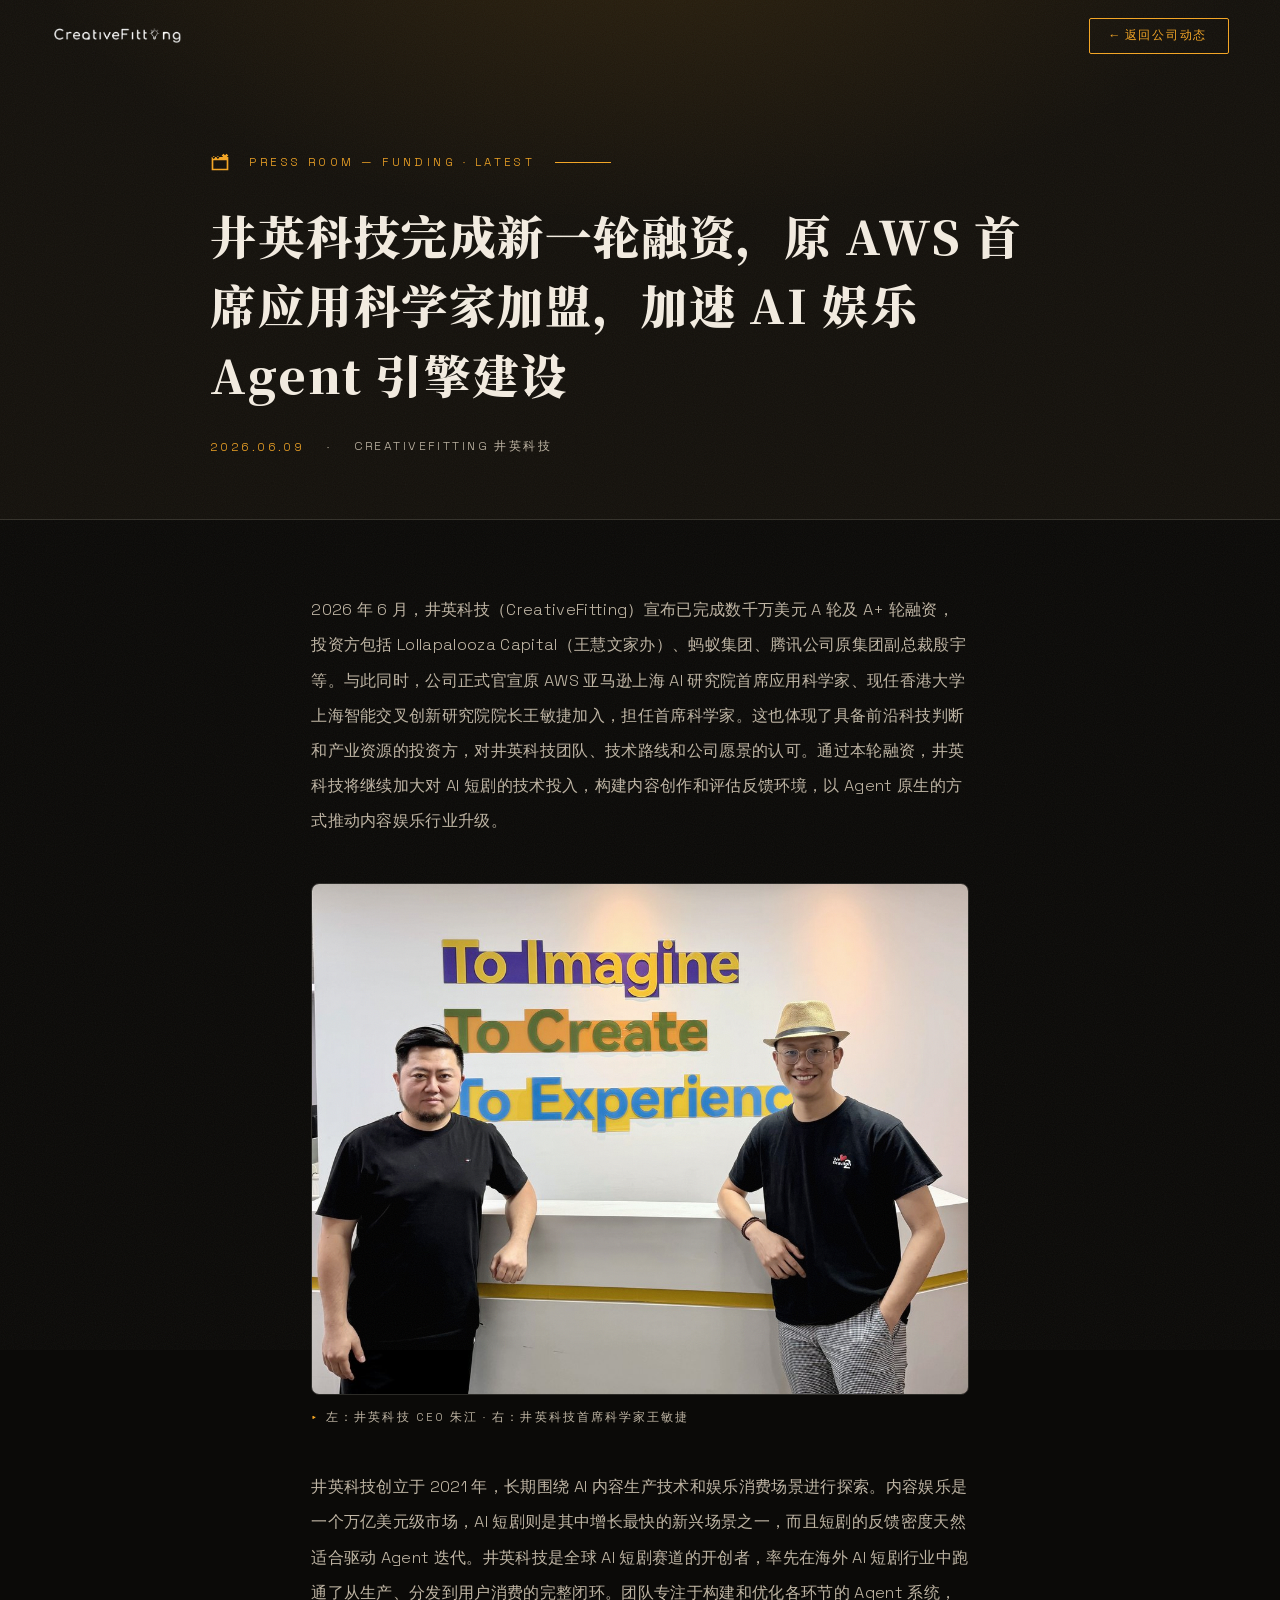
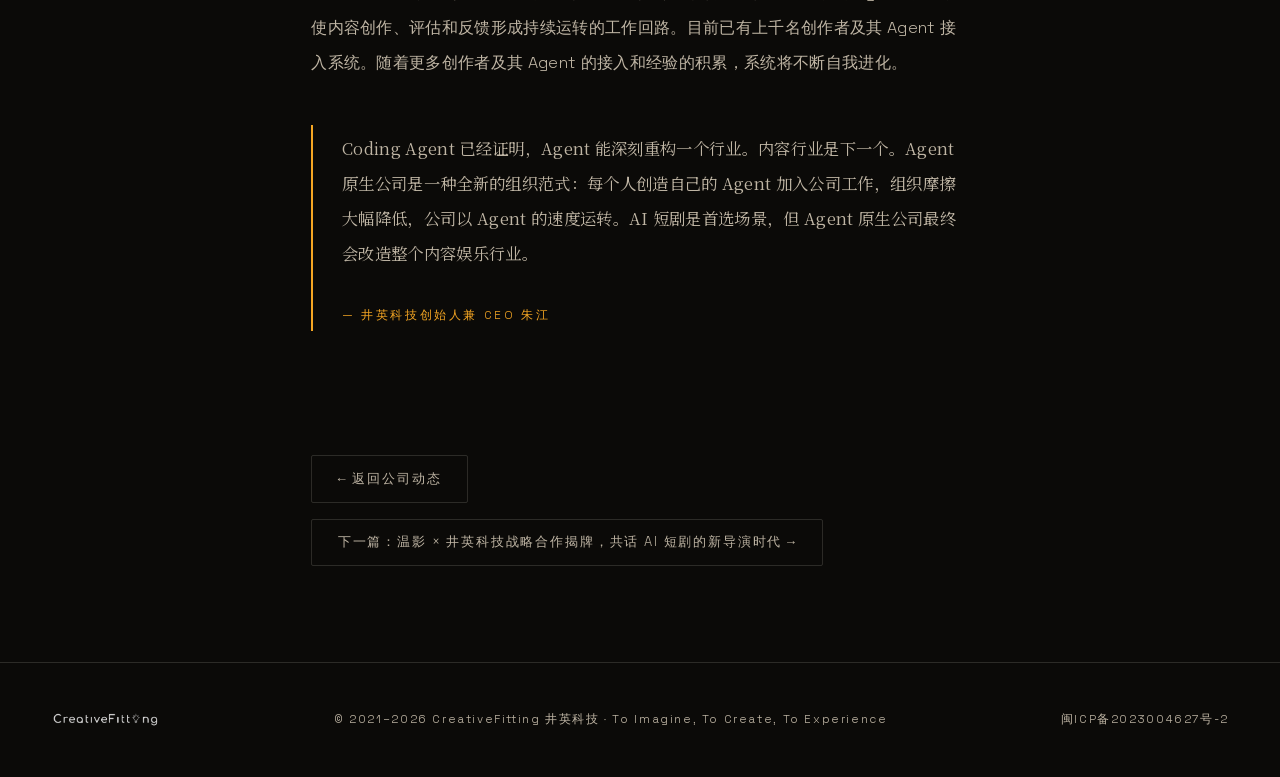
==== p2026.html @ d1115d5e "CreativeFitting 井英科技官网：静态站点，资源完全本地化 - 单页首页（首屏 / AI 短剧 / Agent 系统 / 公司动态 / 关于我们） - 6 个新闻内容页，统一电影感模板 -" ====
<!DOCTYPE html>
<html lang="zh-CN">
<head>
<meta charset="UTF-8" />
<meta name="viewport" content="width=device-width, initial-scale=1" />
<title>井英科技完成新一轮融资，原 AWS 首席应用科学家加盟，加速 AI 娱乐 Agent 引擎建设 — CreativeFitting 井英科技</title>
<meta name="description" content="井英科技完成新一轮融资，原 AWS 首席应用科学家加盟，加速 AI 娱乐 Agent 引擎建设" />
<link href="./assets/fonts/fonts.css" rel="stylesheet">
<style>
  :root{
    --ink:#0b0a08;--ink-2:#14110c;--paper:#f3ece1;--paper-dim:#bfb5a4;
    --amber:#f5a623;--line:rgba(243,236,225,.14);
    --serif-zh:"Noto Serif SC","Songti SC","STSong",serif;
    --serif-en:"Playfair Display",Georgia,"Times New Roman",serif;
    --mono:"Space Grotesk","SF Mono",ui-monospace,monospace;
  }
  *{margin:0;padding:0;box-sizing:border-box}
  html{scroll-behavior:smooth}
  body{background:var(--ink);color:var(--paper);font-family:var(--mono);font-weight:300;overflow-x:hidden;-webkit-font-smoothing:antialiased}
  ::selection{background:var(--amber);color:var(--ink)}
  a{color:inherit;text-decoration:none}
  img{display:block;max-width:100%}
  body::after{
    content:"";position:fixed;inset:-50%;z-index:120;pointer-events:none;opacity:.05;
    background-image:url("data:image/svg+xml,%3Csvg xmlns='http://www.w3.org/2000/svg' width='300' height='300'%3E%3Cfilter id='n'%3E%3CfeTurbulence type='fractalNoise' baseFrequency='0.9' numOctaves='2'/%3E%3C/filter%3E%3Crect width='100%25' height='100%25' filter='url(%23n)'/%3E%3C/svg%3E");
    animation:grain 7s steps(10) infinite;
  }
  @keyframes grain{0%,100%{transform:translate(0,0)}10%{transform:translate(-3%,2%)}30%{transform:translate(2%,-4%)}50%{transform:translate(-4%,-2%)}70%{transform:translate(3%,4%)}90%{transform:translate(-2%,3%)}}
  nav{position:fixed;top:0;left:0;right:0;z-index:100;display:flex;align-items:center;justify-content:space-between;padding:1.1rem 4vw;transition:background .4s,border-color .4s,padding .4s;border-bottom:1px solid transparent}
  nav.scrolled{background:rgba(11,10,8,.86);backdrop-filter:blur(14px);border-color:var(--line);padding:.7rem 4vw}
  nav .brand img{height:22px;width:auto}
  .btn-back{font-family:var(--mono);font-size:.78rem;letter-spacing:.14em;border:1px solid var(--amber);color:var(--amber);padding:.55rem 1.3rem;border-radius:2px;transition:background .3s,color .3s;white-space:nowrap}
  .btn-back:hover{background:var(--amber);color:var(--ink)}
  .art-hero{position:relative;padding:9.5rem 4vw 4rem;border-bottom:1px solid var(--line);background:var(--ink-2);overflow:hidden}
  .art-hero::before{content:"";position:absolute;inset:0;background:radial-gradient(ellipse 70% 90% at 50% -20%,rgba(245,166,35,.12),transparent 70%);pointer-events:none}
  .art-hero .inner{max-width:860px;margin:0 auto;position:relative}
  .slate{display:flex;align-items:center;gap:1.2rem;margin-bottom:1.8rem}
  .slate .no{font-size:.72rem;letter-spacing:.3em;color:var(--amber);text-transform:uppercase}
  .slate .bar{flex:0 0 56px;height:1px;background:var(--amber)}
  .slate .clap{width:20px;height:20px;fill:var(--amber)}
  .art-hero h1{font-family:var(--serif-zh);font-weight:900;font-size:clamp(1.6rem,4vw,2.9rem);line-height:1.5;letter-spacing:.04em}
  .art-meta{display:flex;gap:1.4rem;align-items:center;margin-top:1.8rem;font-size:.76rem;letter-spacing:.2em;color:var(--paper-dim);text-transform:uppercase;flex-wrap:wrap}
  .art-meta .date{color:var(--amber)}
  .art-body{max-width:760px;margin:0 auto;padding:4.5rem 4vw 5rem}
  .art-body p{font-size:1.02rem;line-height:2.15;color:var(--paper-dim);margin-bottom:2rem;letter-spacing:.02em}
  .art-body p strong{color:var(--paper);font-weight:500}
  .art-body h2{font-family:var(--serif-zh);font-weight:700;font-size:1.45rem;letter-spacing:.06em;color:var(--paper);margin:3.4rem 0 1.6rem;display:flex;align-items:baseline;gap:1rem}
  .art-body h2 .idx{font-family:var(--serif-en);font-style:italic;font-weight:500;font-size:1.6rem;color:var(--amber)}
  figure{margin:2.8rem 0;position:relative}
  figure img{width:100%;border-radius:8px;border:1px solid var(--line);filter:saturate(.92)}
  figure figcaption{margin-top:.9rem;font-size:.72rem;letter-spacing:.18em;color:var(--paper-dim);text-transform:uppercase}
  figure figcaption::before{content:"▸";color:var(--amber);margin-right:.6em}
  blockquote{border-left:2px solid var(--amber);padding:.4rem 0 .4rem 1.8rem;margin:2.8rem 0}
  blockquote p{font-family:var(--serif-zh);font-size:1.12rem;line-height:2.1;color:var(--paper);margin-bottom:.8rem;font-weight:400}
  blockquote cite{font-style:normal;font-size:.74rem;letter-spacing:.22em;color:var(--amber);text-transform:uppercase}
  .art-foot{max-width:760px;margin:0 auto;padding:0 4vw 6rem;display:flex;justify-content:space-between;gap:1rem;flex-wrap:wrap}
  .art-foot a{display:inline-flex;align-items:center;gap:.6rem;font-size:.82rem;letter-spacing:.14em;border:1px solid var(--line);padding:.85rem 1.6rem;border-radius:2px;color:var(--paper-dim);transition:border-color .3s,color .3s,background .3s}
  .art-foot a:hover{border-color:var(--amber);color:var(--amber);background:rgba(245,166,35,.06)}
  footer{border-top:1px solid var(--line);padding:3rem 4vw;background:var(--ink)}
  .foot-row{max-width:1200px;margin:0 auto;display:flex;justify-content:space-between;align-items:center;gap:2rem;flex-wrap:wrap}
  footer img{height:18px;opacity:.85}
  footer p{font-size:.72rem;letter-spacing:.14em;color:var(--paper-dim)}
  footer a:hover{color:var(--paper)}
</style>
</head>
<body>

<nav id="nav">
  <a class="brand" href="./"><img src="./assets/logo.png" alt="CreativeFitting"></a>
  <a class="btn-back" href="./#news">← 返回公司动态</a>
</nav>

<header class="art-hero">
  <div class="inner">
    <div class="slate">
      <svg class="clap" viewBox="0 0 24 24"><path d="M20.2 6 22 4.2 19.8 2 18 3.8 16.2 2 14 4.2 15.8 6H2v16h20V6h-1.8zM4.5 4.7 6.3 6.5 4.5 8.3 2.7 6.5l1.8-1.8zm5 0 1.8 1.8-1.8 1.8-1.8-1.8 1.8-1.8zM20 20H4V10h16v10z"/></svg>
      <span class="no">Press Room — Funding · Latest</span>
      <span class="bar"></span>
    </div>
    <h1>井英科技完成新一轮融资，原 AWS 首席应用科学家加盟，加速 AI 娱乐 Agent 引擎建设</h1>
    <div class="art-meta">
      <span class="date">2026.06.09</span>
      <span>·</span>
      <span>CreativeFitting 井英科技</span>
    </div>
  </div>
</header>

<article class="art-body">
      <p>2026 年 6 月，井英科技（CreativeFitting）宣布已完成数千万美元 A 轮及 A+ 轮融资，投资方包括 Lollapalooza Capital（王慧文家办）、蚂蚁集团、腾讯公司原集团副总裁殷宇等。与此同时，公司正式官宣原 AWS 亚马逊上海 AI 研究院首席应用科学家、现任香港大学上海智能交叉创新研究院院长王敏捷加入，担任首席科学家。这也体现了具备前沿科技判断和产业资源的投资方，对井英科技团队、技术路线和公司愿景的认可。通过本轮融资，井英科技将继续加大对 AI 短剧的技术投入，构建内容创作和评估反馈环境，以 Agent 原生的方式推动内容娱乐行业升级。</p>
      <figure><img src="./assets/news-2026-funding.jpg" alt="" loading="lazy">
        <figcaption>左：井英科技 CEO 朱江 · 右：井英科技首席科学家王敏捷</figcaption></figure>
      <p>井英科技创立于 2021 年，长期围绕 AI 内容生产技术和娱乐消费场景进行探索。内容娱乐是一个万亿美元级市场，AI 短剧则是其中增长最快的新兴场景之一，而且短剧的反馈密度天然适合驱动 Agent 迭代。井英科技是全球 AI 短剧赛道的开创者，率先在海外 AI 短剧行业中跑通了从生产、分发到用户消费的完整闭环。团队专注于构建和优化各环节的 Agent 系统，使内容创作、评估和反馈形成持续运转的工作回路。目前已有上千名创作者及其 Agent 接入系统。随着更多创作者及其 Agent 的接入和经验的积累，系统将不断自我进化。</p>
      <blockquote><p>Coding Agent 已经证明，Agent 能深刻重构一个行业。内容行业是下一个。Agent 原生公司是一种全新的组织范式：每个人创造自己的 Agent 加入公司工作，组织摩擦大幅降低，公司以 Agent 的速度运转。AI 短剧是首选场景，但 Agent 原生公司最终会改造整个内容娱乐行业。</p><cite>— 井英科技创始人兼 CEO 朱江</cite></blockquote>
</article>

<div class="art-foot">
  <a href="./#news">← 返回公司动态</a>
  <a href="./p0409.html">下一篇：温影 × 井英科技战略合作揭牌，共话 AI 短剧的新导演时代 →</a>
</div>

<footer>
  <div class="foot-row">
    <img src="./assets/logo.png" alt="CreativeFitting">
    <p>©️ 2021–2026 CreativeFitting 井英科技 · To Imagine, To Create, To Experience</p>
    <p><a href="https://beian.miit.gov.cn/" target="_blank" rel="noopener">闽ICP备2023004627号-2</a></p>
  </div>
</footer>

<script>
  const nav = document.getElementById('nav');
  addEventListener('scroll', () => nav.classList.toggle('scrolled', scrollY > 40), {passive:true});
</script>
</body>
</html>
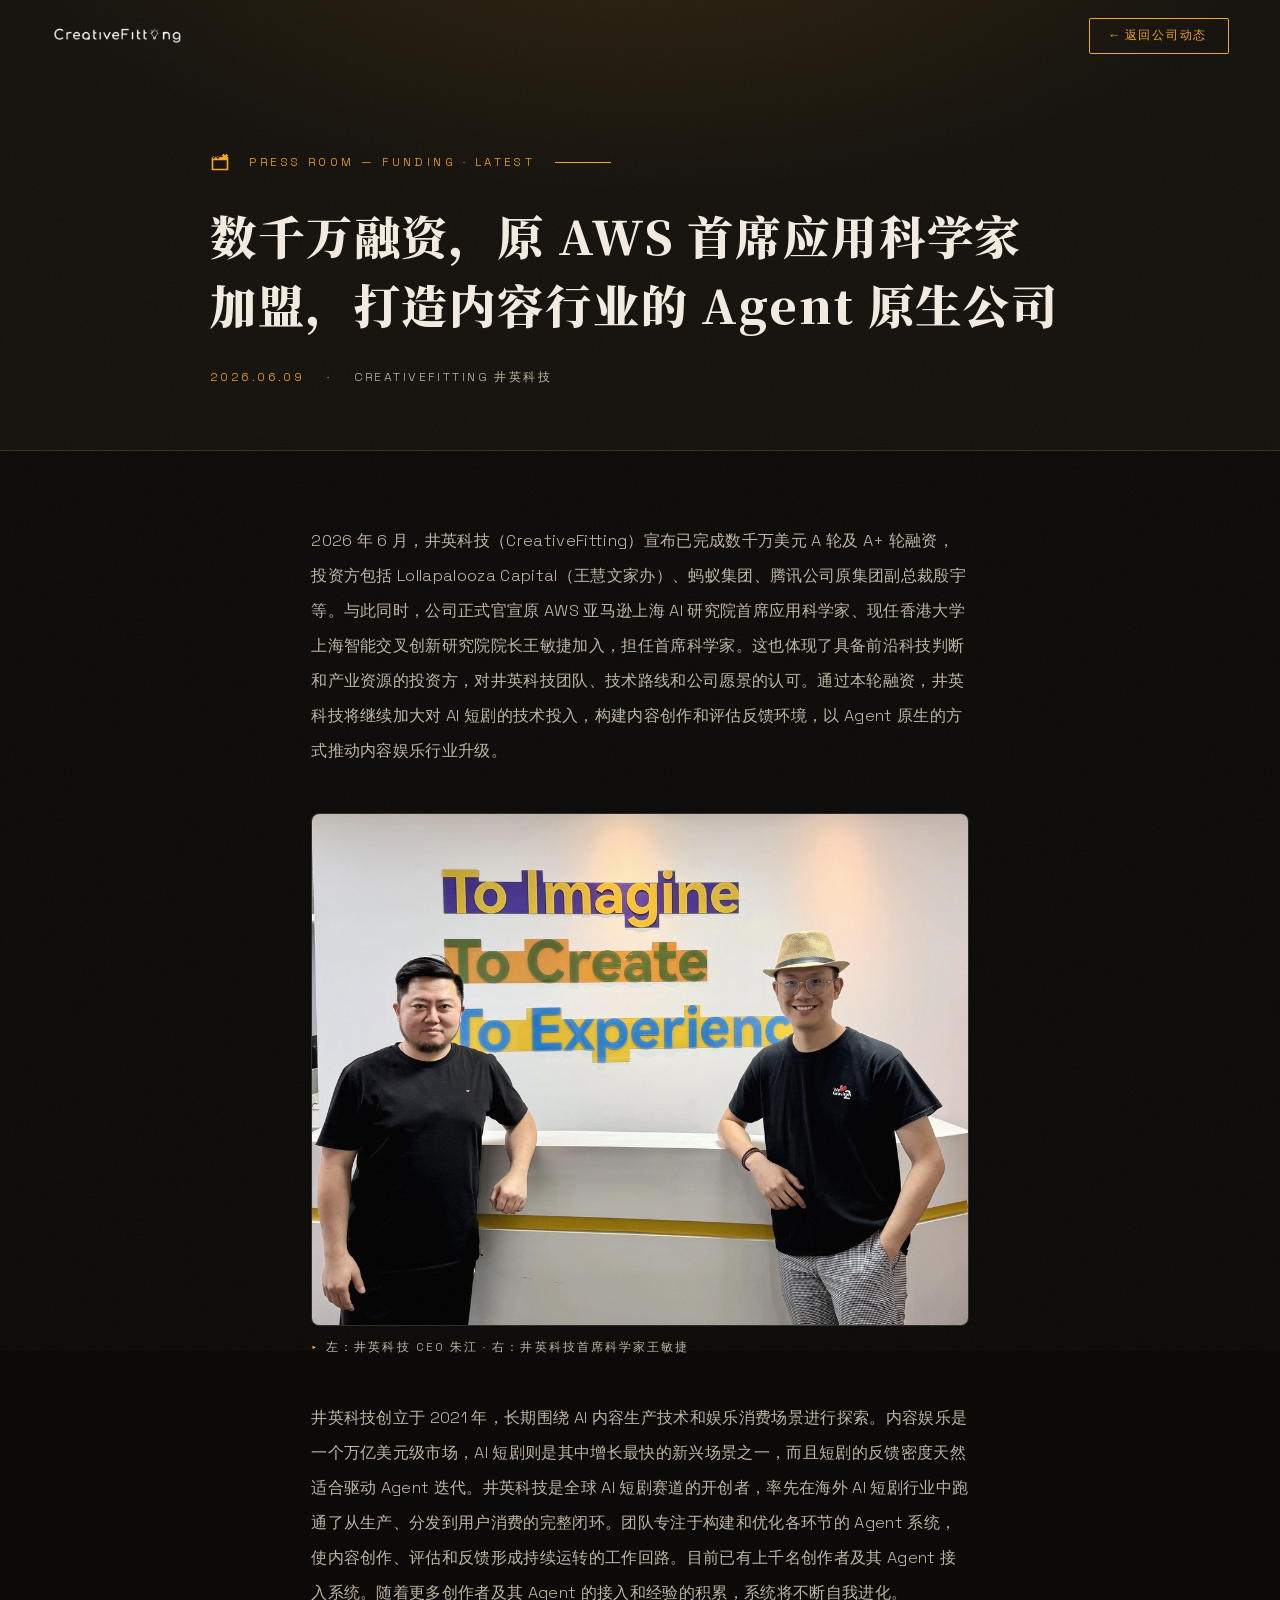
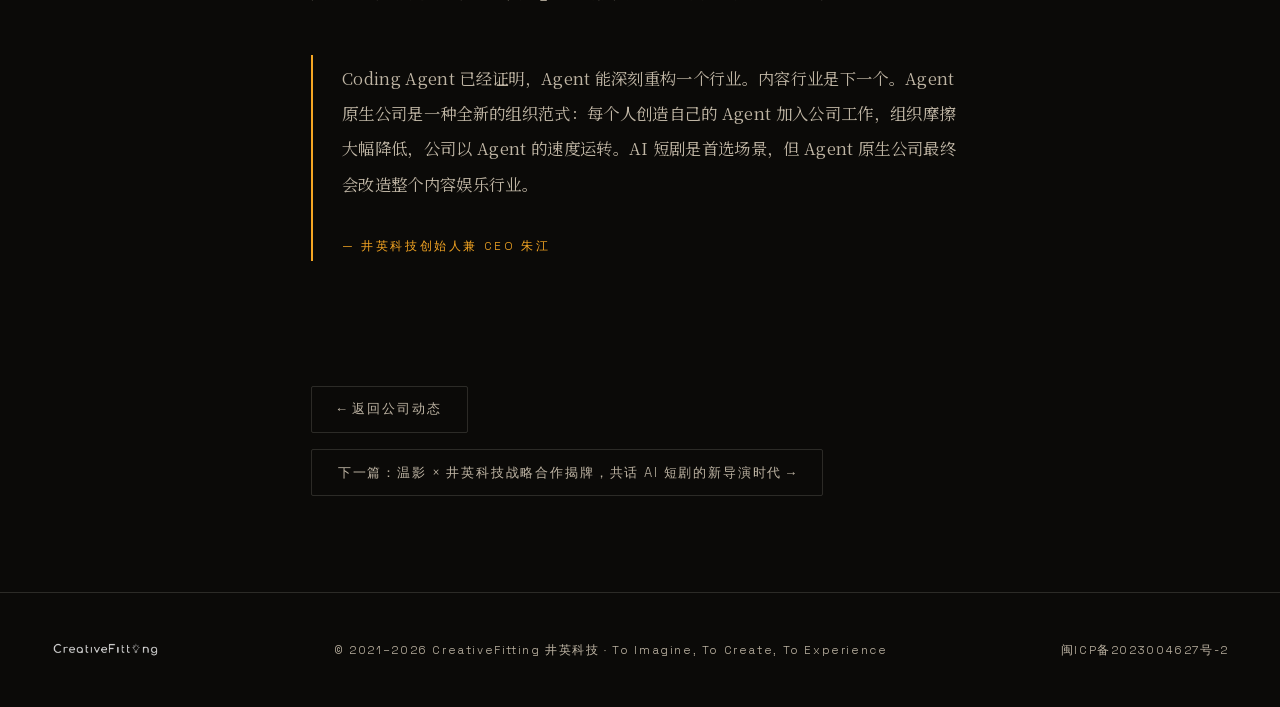
==== commit b8177163: "修复主标题 g 下降部被裁切；更新最新融资新闻标题 Co-Authored-By: Claude Fable 5 <noreply@anthropic.com>" ====
--- a/p2026.html
+++ b/p2026.html
@@ -3,8 +3,8 @@
 <head>
 <meta charset="UTF-8" />
 <meta name="viewport" content="width=device-width, initial-scale=1" />
-<title>井英科技完成新一轮融资，原 AWS 首席应用科学家加盟，加速 AI 娱乐 Agent 引擎建设 — CreativeFitting 井英科技</title>
-<meta name="description" content="井英科技完成新一轮融资，原 AWS 首席应用科学家加盟，加速 AI 娱乐 Agent 引擎建设" />
+<title>数千万融资，原 AWS 首席应用科学家加盟，打造内容行业的 Agent 原生公司 — CreativeFitting 井英科技</title>
+<meta name="description" content="数千万融资，原 AWS 首席应用科学家加盟，打造内容行业的 Agent 原生公司" />
 <link href="./assets/fonts/fonts.css" rel="stylesheet">
 <style>
   :root{
@@ -77,7 +77,7 @@
       <span class="no">Press Room — Funding · Latest</span>
       <span class="bar"></span>
     </div>
-    <h1>井英科技完成新一轮融资，原 AWS 首席应用科学家加盟，加速 AI 娱乐 Agent 引擎建设</h1>
+    <h1>数千万融资，原 AWS 首席应用科学家加盟，打造内容行业的 Agent 原生公司</h1>
     <div class="art-meta">
       <span class="date">2026.06.09</span>
       <span>·</span>
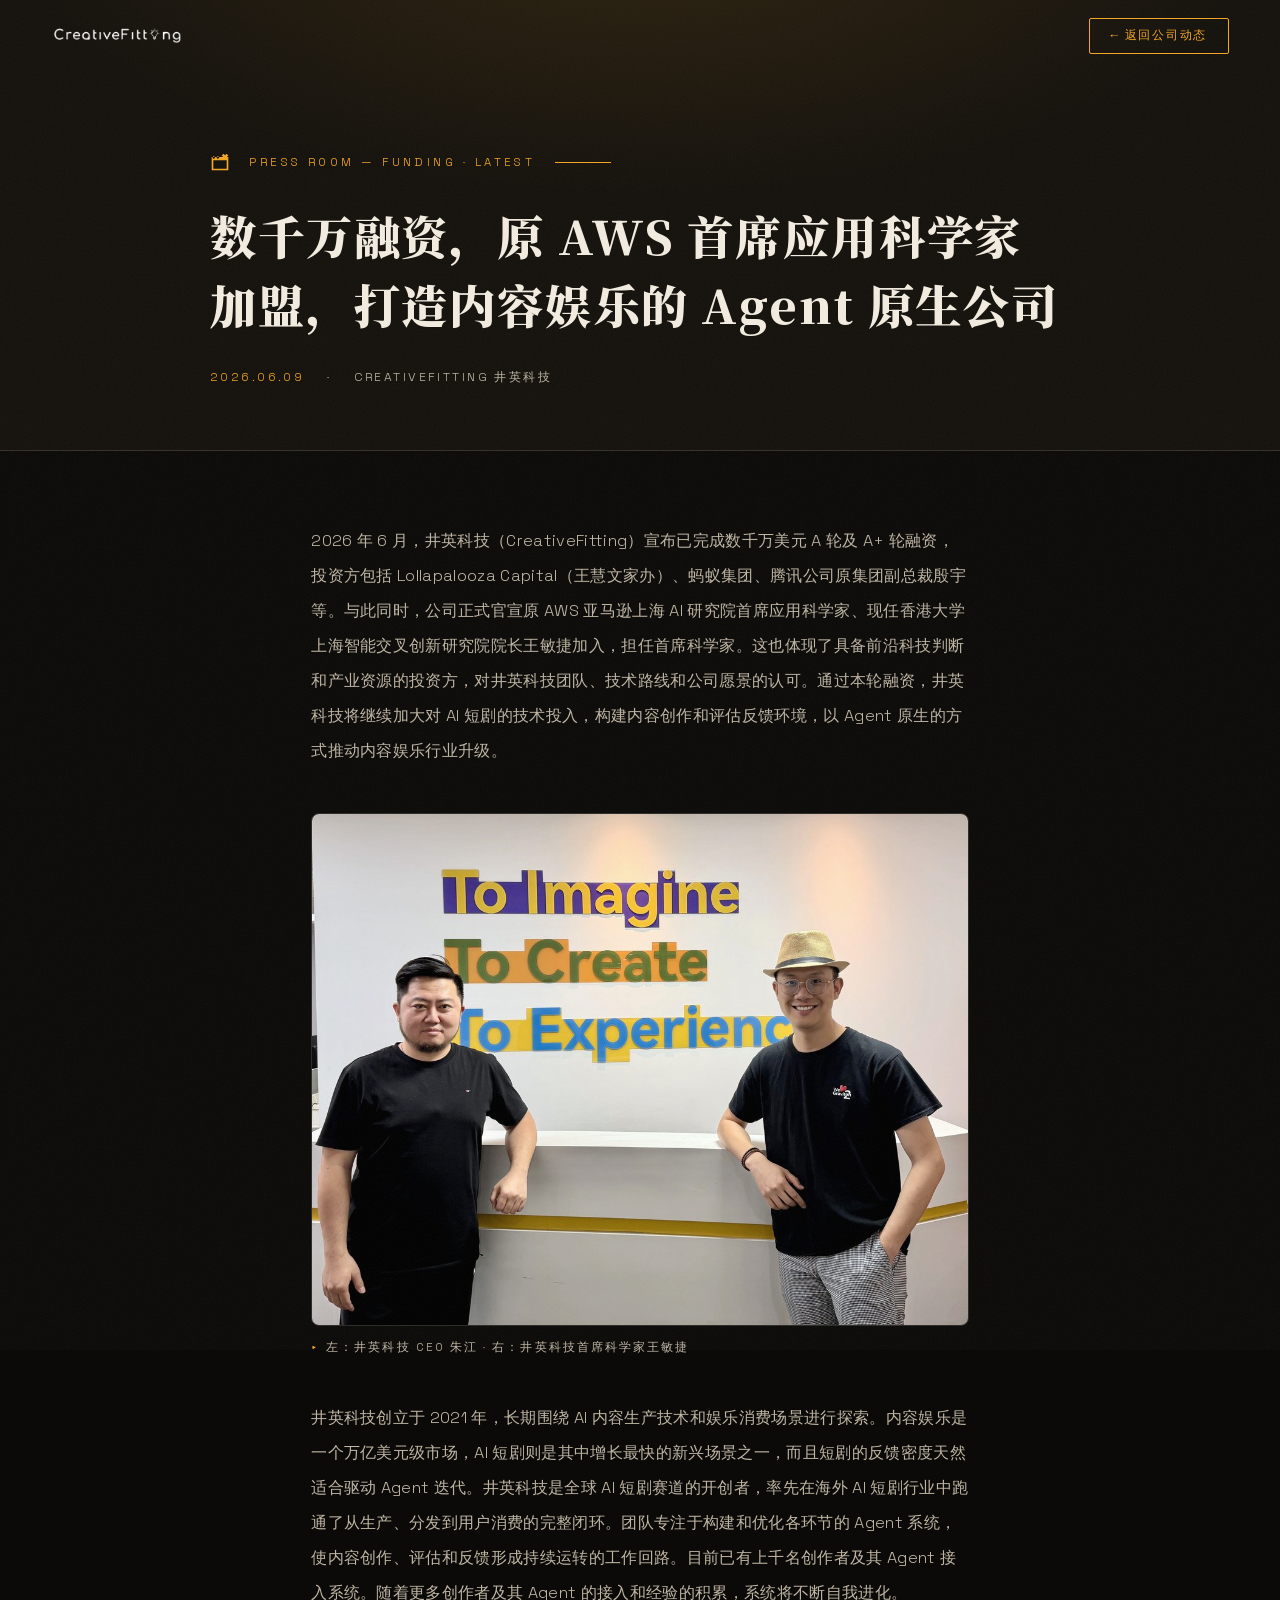
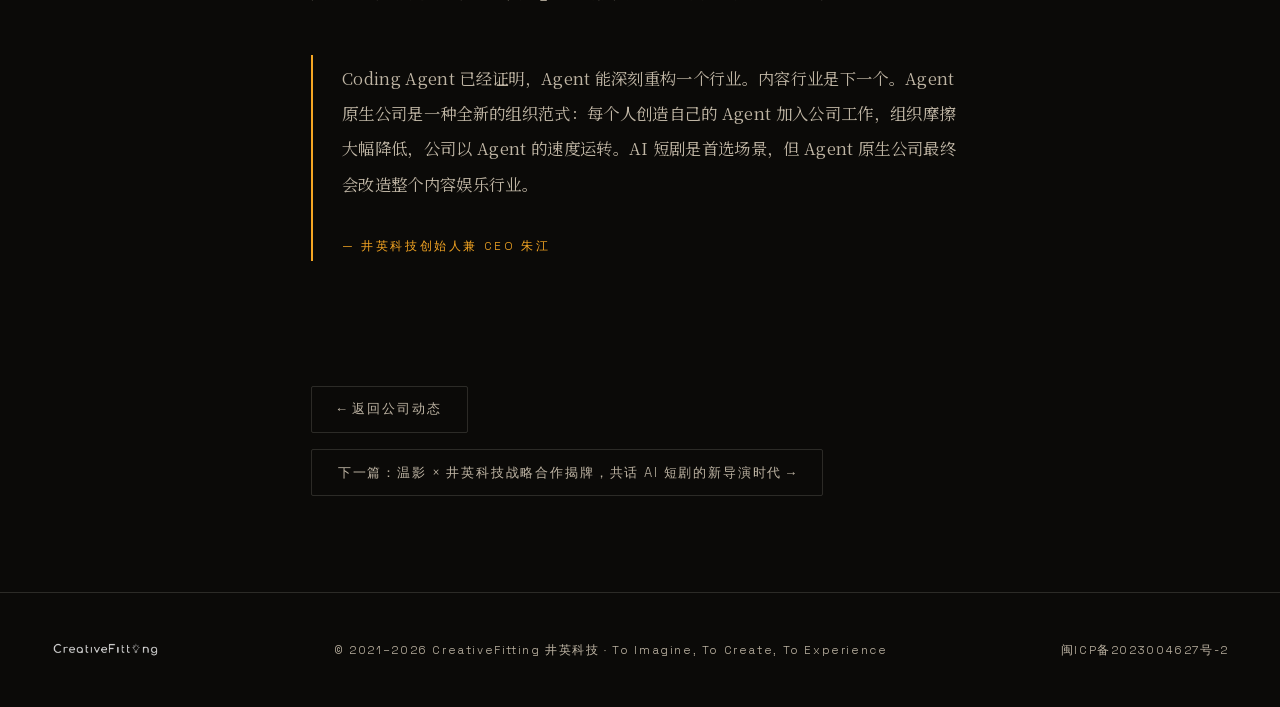
==== commit e100e699: "新闻标题：内容行业 → 内容娱乐 Co-Authored-By: Claude Fable 5 <noreply@anthropic.com>" ====
--- a/p2026.html
+++ b/p2026.html
@@ -3,8 +3,8 @@
 <head>
 <meta charset="UTF-8" />
 <meta name="viewport" content="width=device-width, initial-scale=1" />
-<title>数千万融资，原 AWS 首席应用科学家加盟，打造内容行业的 Agent 原生公司 — CreativeFitting 井英科技</title>
-<meta name="description" content="数千万融资，原 AWS 首席应用科学家加盟，打造内容行业的 Agent 原生公司" />
+<title>数千万融资，原 AWS 首席应用科学家加盟，打造内容娱乐的 Agent 原生公司 — CreativeFitting 井英科技</title>
+<meta name="description" content="数千万融资，原 AWS 首席应用科学家加盟，打造内容娱乐的 Agent 原生公司" />
 <link href="./assets/fonts/fonts.css" rel="stylesheet">
 <style>
   :root{
@@ -77,7 +77,7 @@
       <span class="no">Press Room — Funding · Latest</span>
       <span class="bar"></span>
     </div>
-    <h1>数千万融资，原 AWS 首席应用科学家加盟，打造内容行业的 Agent 原生公司</h1>
+    <h1>数千万融资，原 AWS 首席应用科学家加盟，打造内容娱乐的 Agent 原生公司</h1>
     <div class="art-meta">
       <span class="date">2026.06.09</span>
       <span>·</span>
